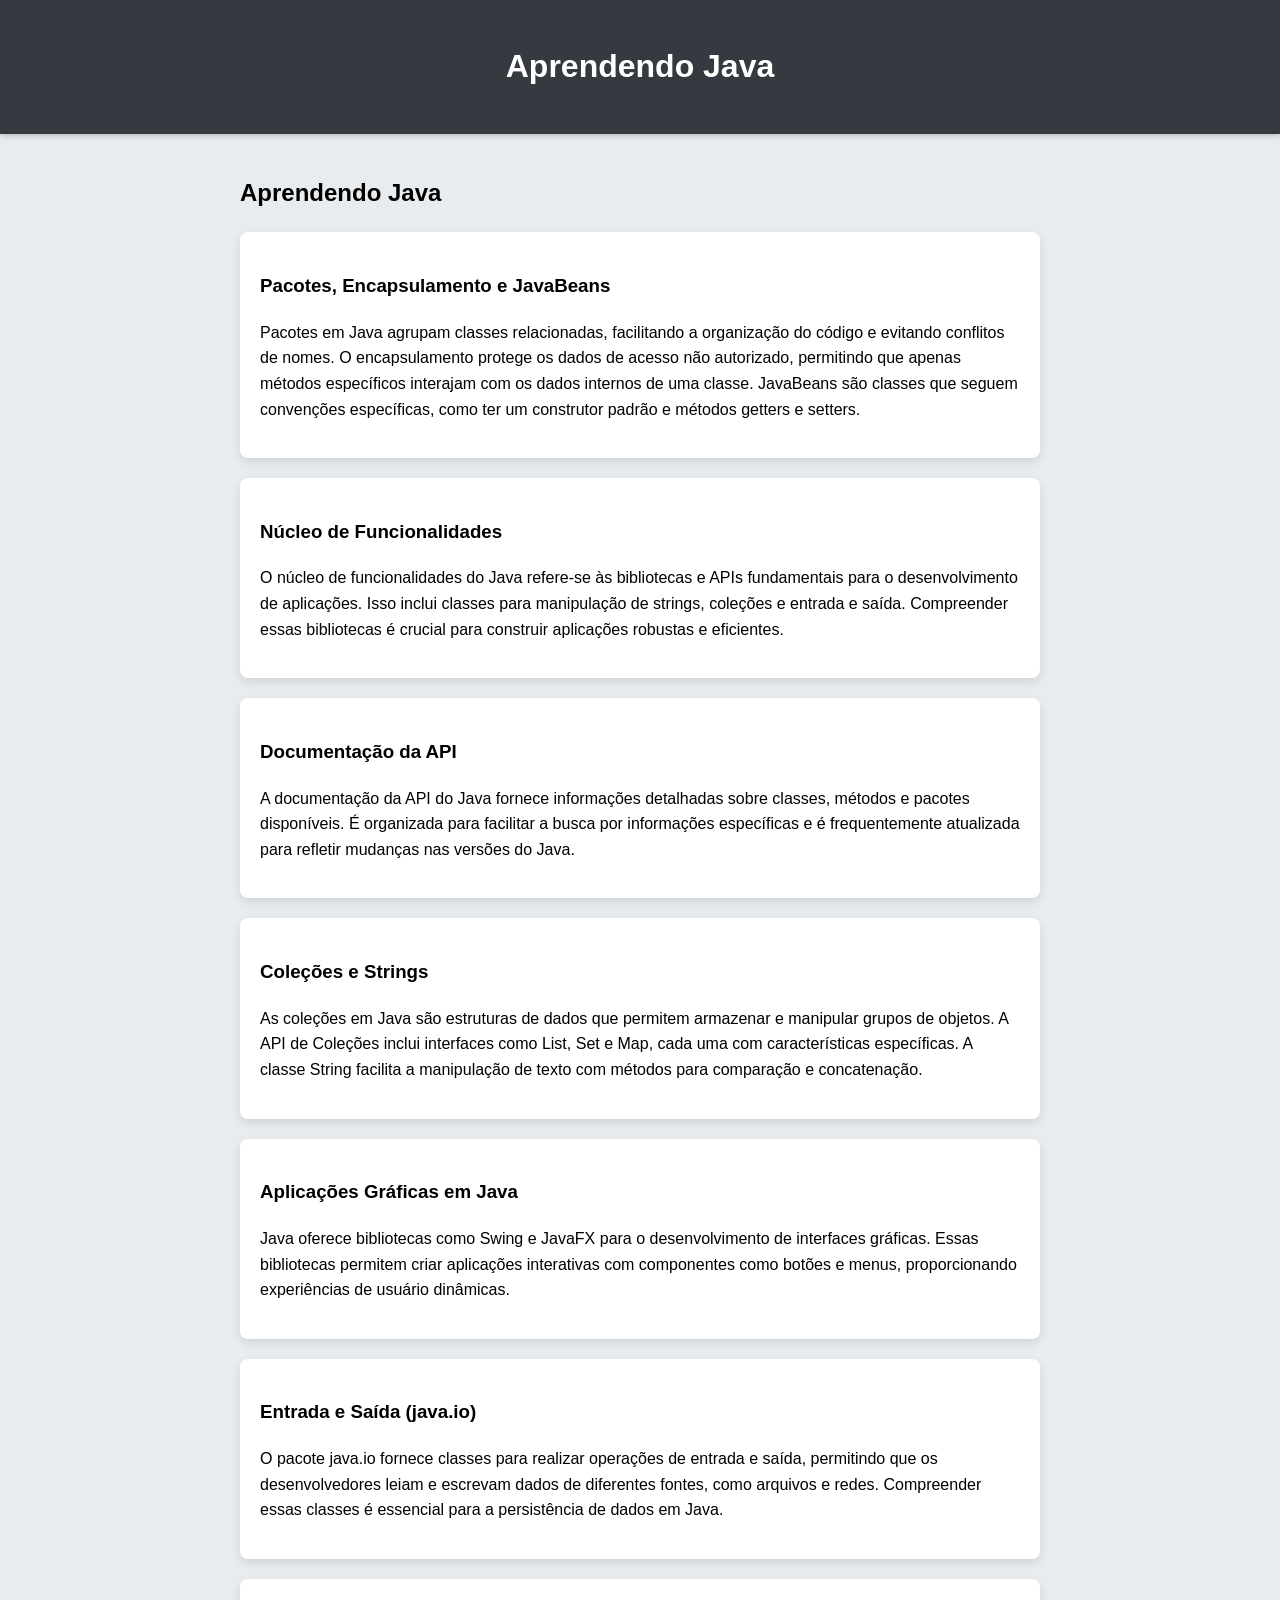
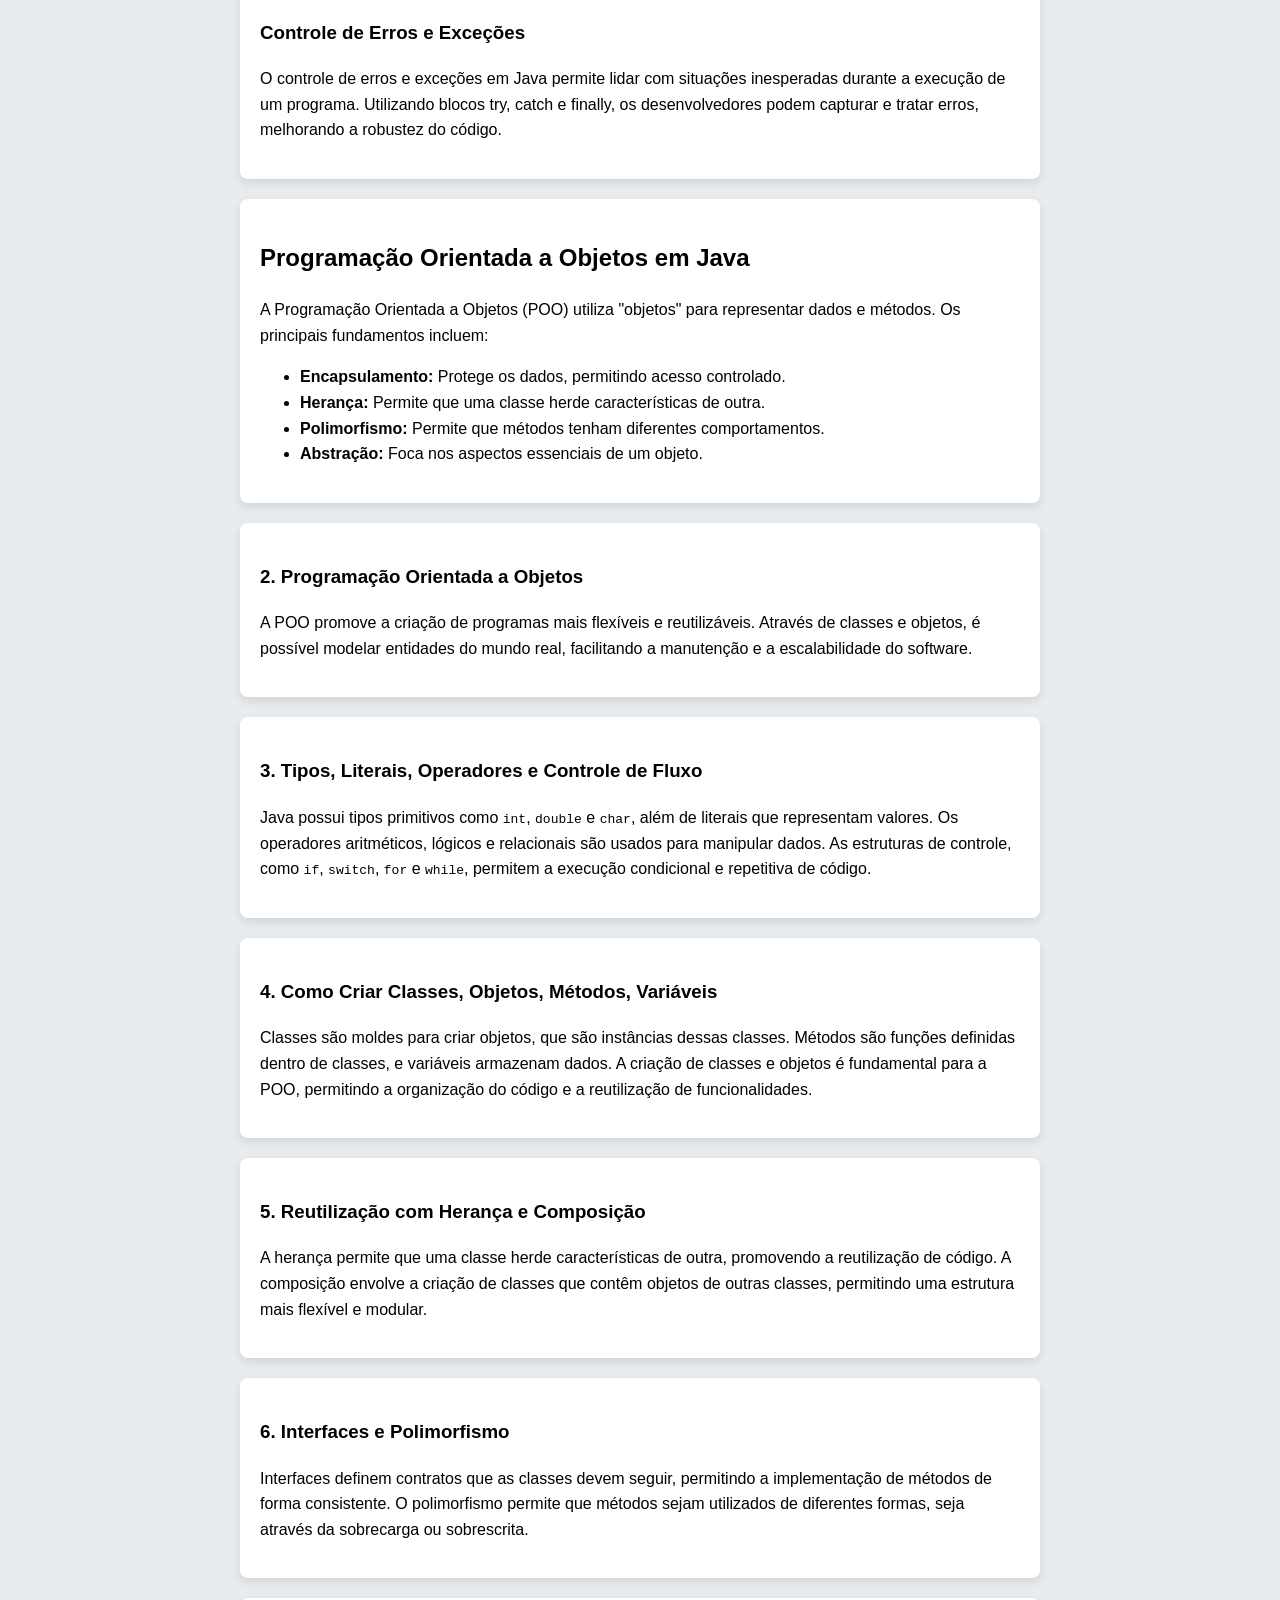
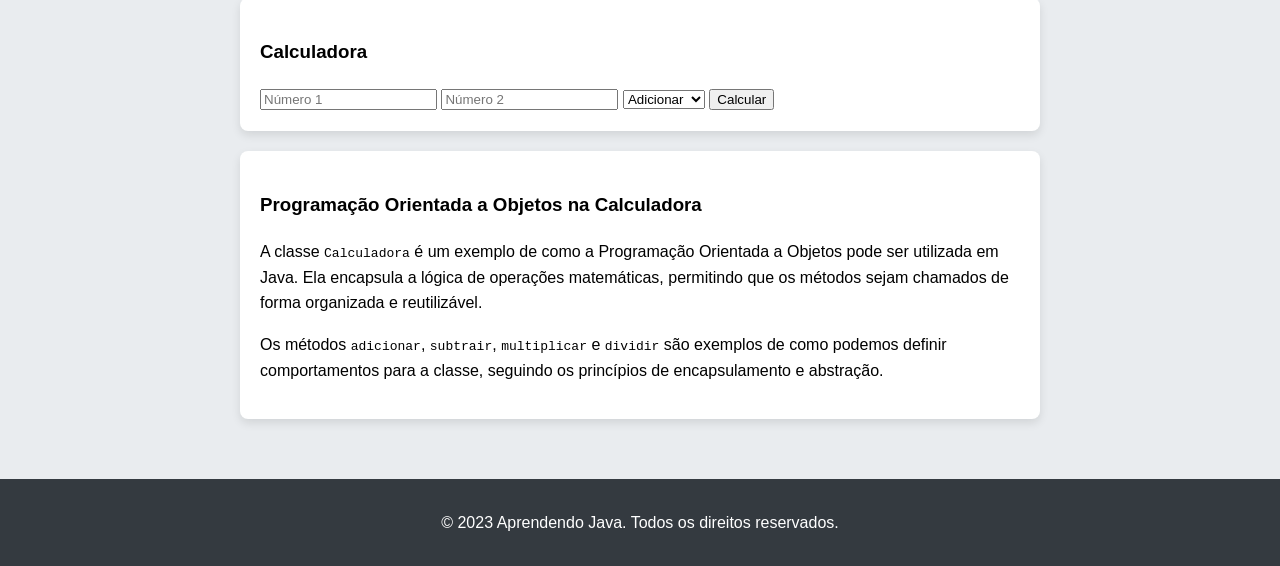
==== index2.html @ 4590edac "adicao de uma calculadora feta em java" ====
<!DOCTYPE html>
<html lang="pt-BR">
<head>
    <meta charset="UTF-8">
    <meta name="viewport" content="width=device-width, initial-scale=1.0">
    <title>Aprendendo Java e Programação Orientada a Objetos</title>
    <link rel="stylesheet" href="styles2.css"> <!-- Link para o arquivo CSS atualizado -->
</head>
<body>
    <header>
        <h1>Aprendendo Java</h1>
        <nav>

               
        </nav>
    </header>

    <main>
        <div class="container">
            <h2 class="titulo-principal">Aprendendo Java</h2>
            <div class="conteudo-topicos">
                <section id="pacotes">
                    <h3>Pacotes, Encapsulamento e JavaBeans</h3>
                    <p>Pacotes em Java agrupam classes relacionadas, facilitando a organização do código e evitando conflitos de nomes. O encapsulamento protege os dados de acesso não autorizado, permitindo que apenas métodos específicos interajam com os dados internos de uma classe. JavaBeans são classes que seguem convenções específicas, como ter um construtor padrão e métodos getters e setters.</p>
                </section>

                <section id="nucleo">
                    <h3>Núcleo de Funcionalidades</h3>
                    <p>O núcleo de funcionalidades do Java refere-se às bibliotecas e APIs fundamentais para o desenvolvimento de aplicações. Isso inclui classes para manipulação de strings, coleções e entrada e saída. Compreender essas bibliotecas é crucial para construir aplicações robustas e eficientes.</p>
                </section>

                <section id="documentacao">
                    <h3>Documentação da API</h3>
                    <p>A documentação da API do Java fornece informações detalhadas sobre classes, métodos e pacotes disponíveis. É organizada para facilitar a busca por informações específicas e é frequentemente atualizada para refletir mudanças nas versões do Java.</p>
                </section>

                <section id="colecoes">
                    <h3>Coleções e Strings</h3>
                    <p>As coleções em Java são estruturas de dados que permitem armazenar e manipular grupos de objetos. A API de Coleções inclui interfaces como List, Set e Map, cada uma com características específicas. A classe String facilita a manipulação de texto com métodos para comparação e concatenação.</p>
                </section>

                <section id="aplicacoes">
                    <h3>Aplicações Gráficas em Java</h3>
                    <p>Java oferece bibliotecas como Swing e JavaFX para o desenvolvimento de interfaces gráficas. Essas bibliotecas permitem criar aplicações interativas com componentes como botões e menus, proporcionando experiências de usuário dinâmicas.</p>
                </section>

                <section id="entrada">
                    <h3>Entrada e Saída (java.io)</h3>
                    <p>O pacote java.io fornece classes para realizar operações de entrada e saída, permitindo que os desenvolvedores leiam e escrevam dados de diferentes fontes, como arquivos e redes. Compreender essas classes é essencial para a persistência de dados em Java.</p>
                </section>

                <section id="controle">
                    <h3>Controle de Erros e Exceções</h3>
                    <p>O controle de erros e exceções em Java permite lidar com situações inesperadas durante a execução de um programa. Utilizando blocos try, catch e finally, os desenvolvedores podem capturar e tratar erros, melhorando a robustez do código.</p>
                </section>

                <section id="poo">
                    <h2>Programação Orientada a Objetos em Java</h2>
                    <p>A Programação Orientada a Objetos (POO) utiliza "objetos" para representar dados e métodos. Os principais fundamentos incluem:</p>
                    <ul>
                        <li><strong>Encapsulamento:</strong> Protege os dados, permitindo acesso controlado.</li>
                        <li><strong>Herança:</strong> Permite que uma classe herde características de outra.</li>
                        <li><strong>Polimorfismo:</strong> Permite que métodos tenham diferentes comportamentos.</li>
                        <li><strong>Abstração:</strong> Foca nos aspectos essenciais de um objeto.</li>
                    </ul>
                </section>

                <section id="programacao-orientada-a-objetos">
                    <h3>2. Programação Orientada a Objetos</h3>
                    <p>A POO promove a criação de programas mais flexíveis e reutilizáveis. Através de classes e objetos, é possível modelar entidades do mundo real, facilitando a manutenção e a escalabilidade do software.</p>
                </section>

                <section id="tipos-literais-operadores-controle-fluxo">
                    <h3>3. Tipos, Literais, Operadores e Controle de Fluxo</h3>
                    <p>Java possui tipos primitivos como <code>int</code>, <code>double</code> e <code>char</code>, além de literais que representam valores. Os operadores aritméticos, lógicos e relacionais são usados para manipular dados. As estruturas de controle, como <code>if</code>, <code>switch</code>, <code>for</code> e <code>while</code>, permitem a execução condicional e repetitiva de código.</p>
                </section>

                <section id="como-criar-classes">
                    <h3>4. Como Criar Classes, Objetos, Métodos, Variáveis</h3>
                    <p>Classes são moldes para criar objetos, que são instâncias dessas classes. Métodos são funções definidas dentro de classes, e variáveis armazenam dados. A criação de classes e objetos é fundamental para a POO, permitindo a organização do código e a reutilização de funcionalidades.</p>
                </section>

                <section id="reutilizacao-heranca-composicao">
                    <h3>5. Reutilização com Herança e Composição</h3>
                    <p>A herança permite que uma classe herde características de outra, promovendo a reutilização de código. A composição envolve a criação de classes que contêm objetos de outras classes, permitindo uma estrutura mais flexível e modular.</p>
                </section>

                <section id="interfaces-polimorfismo">
                    <h3>6. Interfaces e Polimorfismo</h3>
                    <p>Interfaces definem contratos que as classes devem seguir, permitindo a implementação de métodos de forma consistente. O polimorfismo permite que métodos sejam utilizados de diferentes formas, seja através da sobrecarga ou sobrescrita.</p>
                </section>

                <section id="calculadora">
                    <h3>Calculadora</h3>
                    <form id="form-calculadora">
                        <input type="number" id="numero1" placeholder="Número 1" required>
                        <input type="number" id="numero2" placeholder="Número 2" required>
                        <select id="operacao">
                            <option value="adicionar">Adicionar</option>
                            <option value="subtrair">Subtrair</option>
                            <option value="multiplicar">Multiplicar</option>
                            <option value="dividir">Dividir</option>
                        </select>
                        <button type="submit">Calcular</button>
                    </form>
                    <div id="resultado"></div>
                </section>

                <section id="poo-calculadora">
                    <h3>Programação Orientada a Objetos na Calculadora</h3>
                    <p>A classe <code>Calculadora</code> é um exemplo de como a Programação Orientada a Objetos pode ser utilizada em Java. Ela encapsula a lógica de operações matemáticas, permitindo que os métodos sejam chamados de forma organizada e reutilizável.</p>
                    <p>Os métodos <code>adicionar</code>, <code>subtrair</code>, <code>multiplicar</code> e <code>dividir</code> são exemplos de como podemos definir comportamentos para a classe, seguindo os princípios de encapsulamento e abstração.</p>
                </section>
            </div>
        </div>
    </main>

    <footer>
        <p>&copy; 2023 Aprendendo Java. Todos os direitos reservados.</p>
    </footer>

    <script>
        // Simulando a classe Calculadora no frontend
        class Calculadora {
            adicionar(a, b) {
                return a + b;
            }

            subtrair(a, b) {
                return a - b;
            }

            multiplicar(a, b) {
                return a * b;
            }

            dividir(a, b) {
                if (b === 0) {
                    throw new Error("Divisão por zero não é permitida.");
                }
                return a / b;
            }
        }

        document.getElementById('form-calculadora').addEventListener('submit', function(event) {
            event.preventDefault();
            
            const numero1 = parseFloat(document.getElementById('numero1').value);
            const numero2 = parseFloat(document.getElementById('numero2').value);
            const operacao = document.getElementById('operacao').value;
            let resultado;

            const calculadora = new Calculadora(); // Instanciando a classe Calculadora

            // Executando a operação selecionada
            switch (operacao) {
                case 'adicionar':
                    resultado = calculadora.adicionar(numero1, numero2);
                    break;
                case 'subtrair':
                    resultado = calculadora.subtrair(numero1, numero2);
                    break;
                case 'multiplicar':
                    resultado = calculadora.multiplicar(numero1, numero2);
                    break;
                case 'dividir':
                    try {
                        resultado = calculadora.dividir(numero1, numero2);
                    } catch (error) {
                        resultado = error.message; // Capturando erro de divisão por zero
                    }
                    break;
            }

            document.getElementById('resultado').innerText = 'Resultado: ' + resultado;
        });
    </script>
</body>
</html>
---- styles2.css ----
/* Estilo geral do corpo */
body {
    font-family: 'Segoe UI', Tahoma, Geneva, Verdana, sans-serif;
    line-height: 1.6;
    margin: 0;
    padding: 0;
    background-color: #e9ecef;
}

/* Estilo do cabeçalho */
header {
    background: #343a40;
    color: #ffffff;
    padding: 20px 0;
    text-align: center;
    box-shadow: 0 2px 5px rgba(0, 0, 0, 0.2);
}

/* Estilo da navegação */
nav ul {
    list-style: none;
    padding: 0;
    margin: 0;
    display: flex;
    flex-direction: column;
    align-items: flex-start;
}

nav ul li {
    display: inline;
    margin: 0 20px;
}

nav ul li a {
    color: #ffffff;
    text-decoration: none;
    font-weight: bold;
    transition: color 0.3s;
}

nav ul li a:hover {
    color: #ffc107; /* Cor de destaque ao passar o mouse */
}

/* Estilo das seções */
main {
    padding: 20px;
    max-width: 800px; /* Limita a largura do conteúdo */
    margin: auto; /* Centraliza o conteúdo */
}

section {
    background: #ffffff;
    margin: 20px 0;
    padding: 20px;
    border-radius: 8px;
    box-shadow: 0 4px 10px rgba(0, 0, 0, 0.1);
    transition: transform 0.3s; /* Efeito de transição */
}

section:hover {
    transform: translateY(-5px); /* Efeito de elevação ao passar o mouse */
}

/* Estilo do rodapé */
footer {
    text-align: center;
    padding: 15px 0;
    background: #343a40;
    color: #ffffff;
    position: relative;
    bottom: 0;
    width: 100%;
    margin-top: 20px; /* Espaço acima do rodapé */
}

/* Estilo para dispositivos móveis */
@media (max-width: 600px) {
    nav ul li {
        display: block; /* Exibe os itens da navegação em coluna */
        margin: 10px 0;
    }
}

/* Estilo para os itens de navegação */
.nav-item {
    display: inline-block;
    padding: 10px 15px;
    margin: 1px;
    background-color: #ffffff;
    border-radius: 5px;
    transition: background-color 0.3s;
    box-shadow: 0 2px 5px rgba(0, 0, 0, 0.1);
}

.nav-item a {
    color: #000000;
    text-decoration: none;
}

.nav-item:hover {
    background-color: #f8f9fa;
}
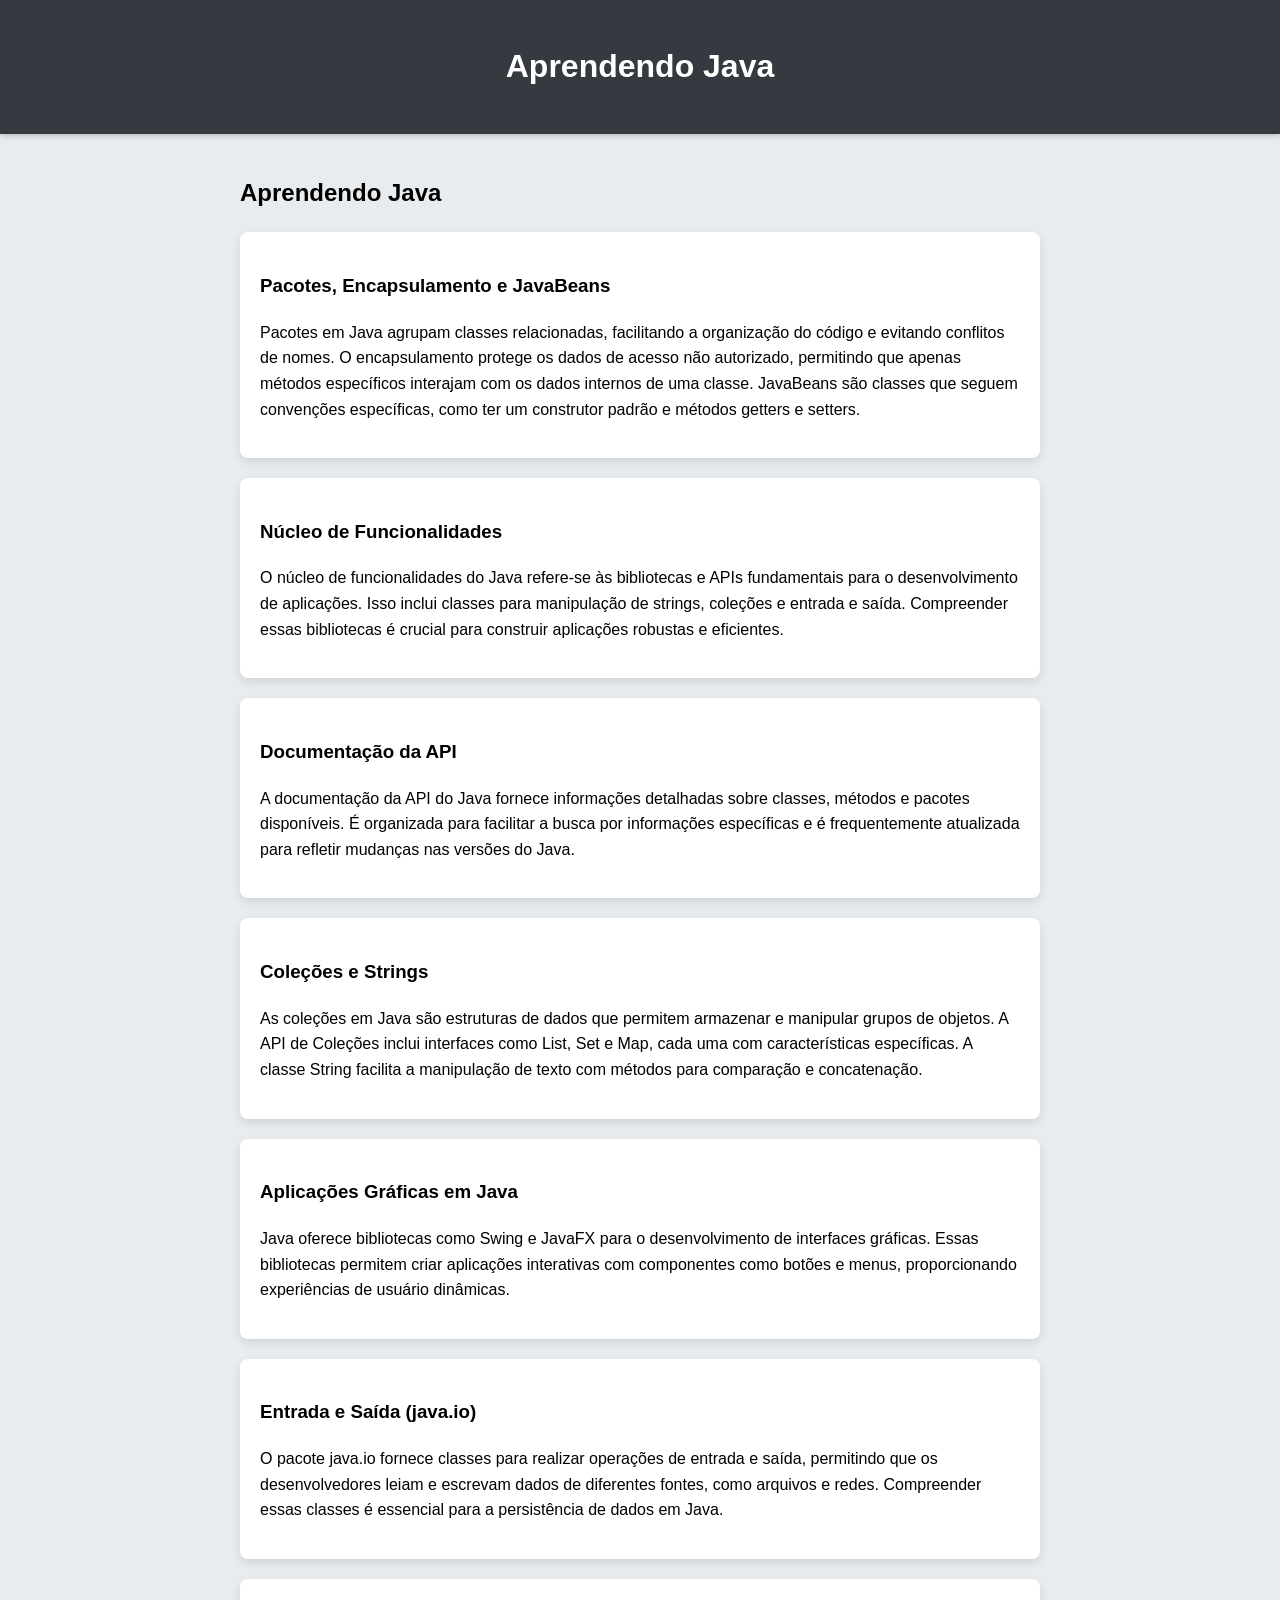
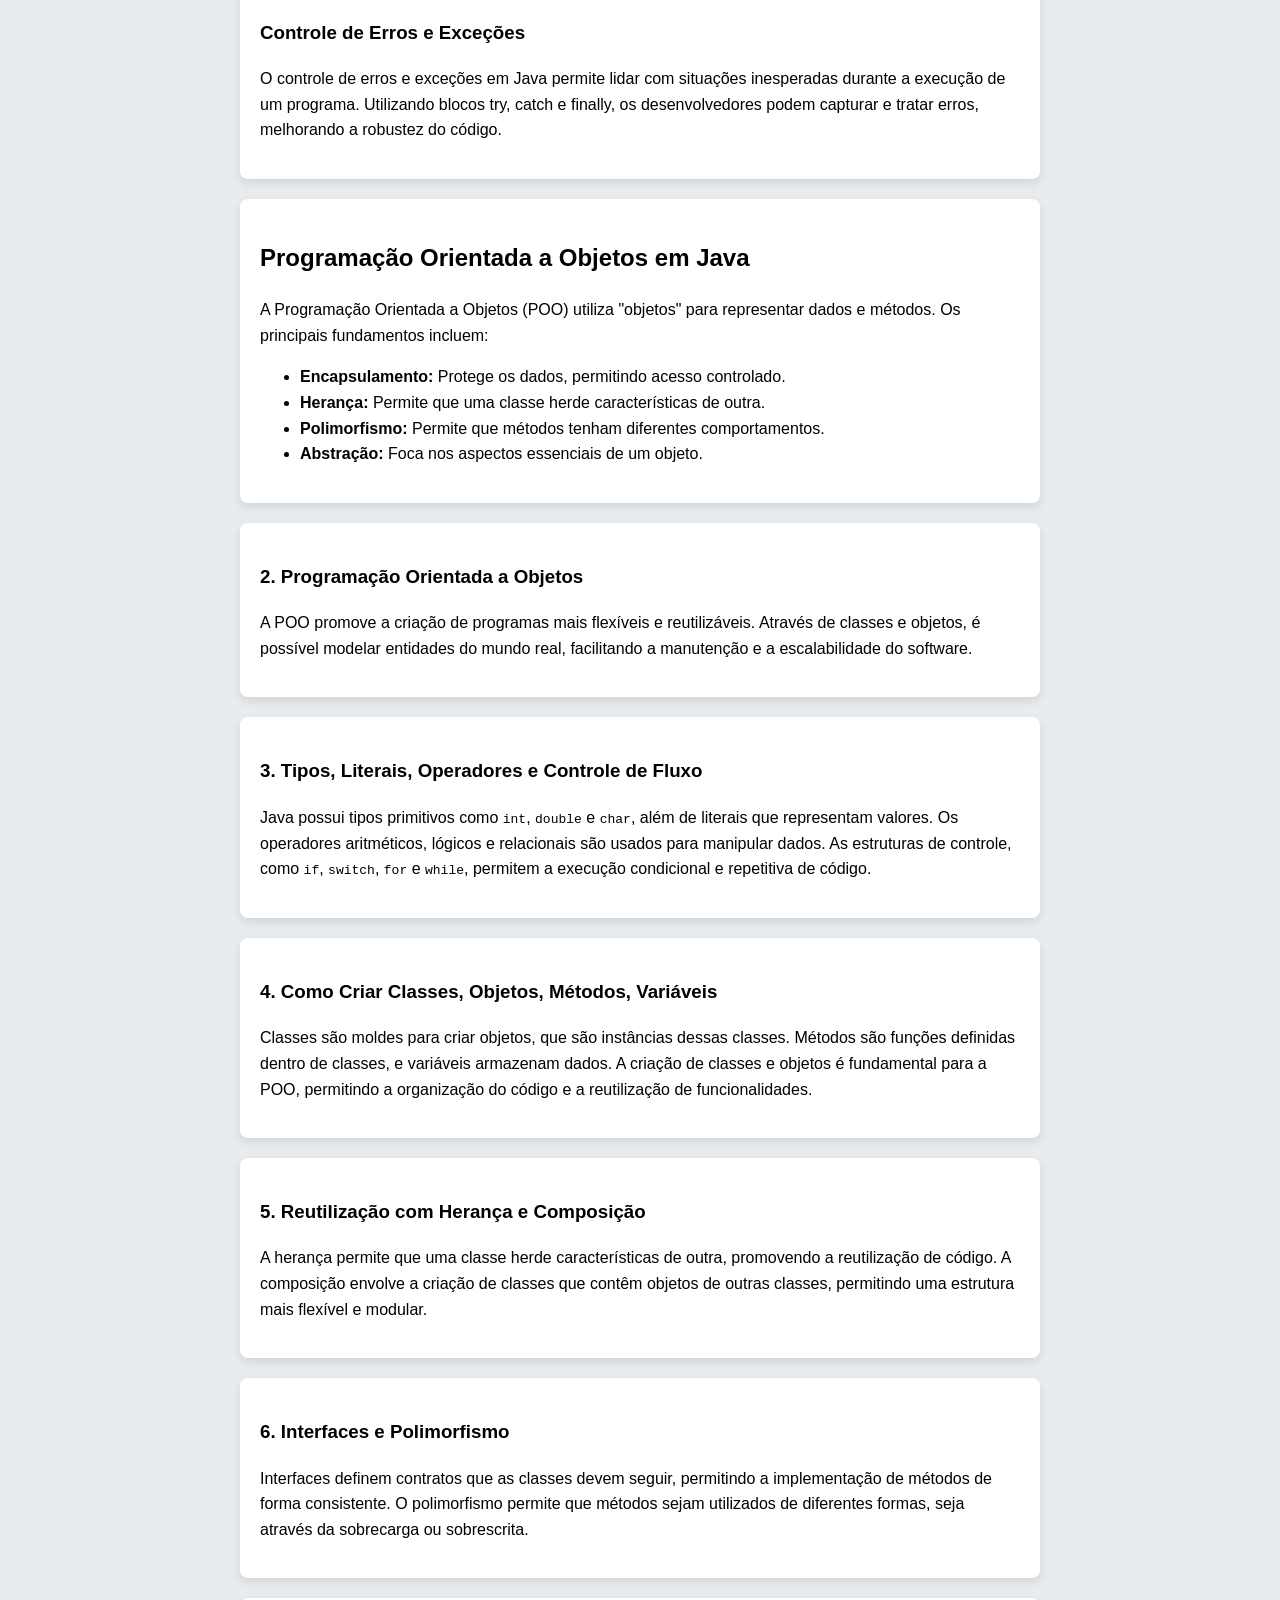
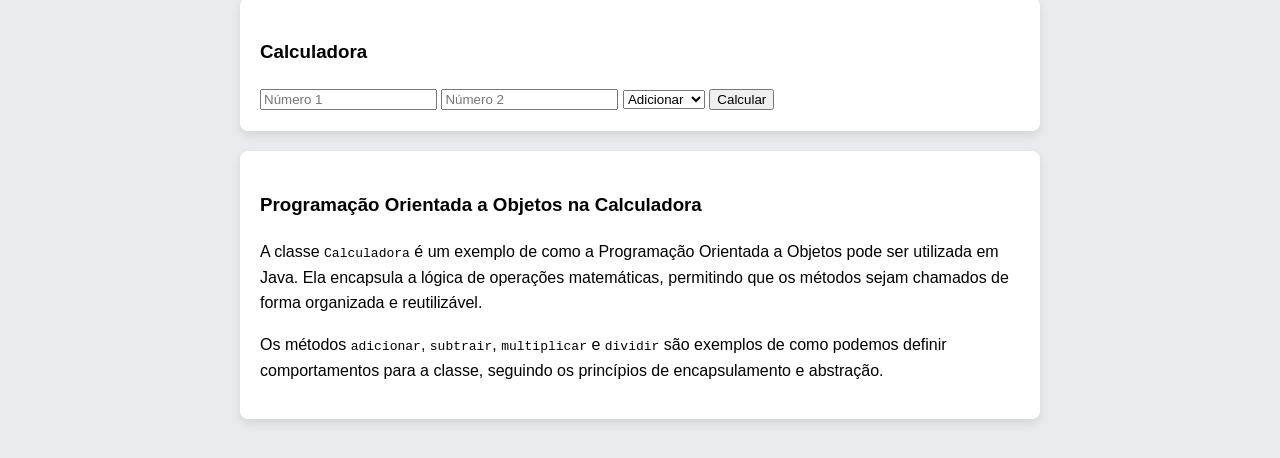
==== commit 35642eb2: "organizaçãpo do codigo" ====
--- a/index2.html
+++ b/index2.html
@@ -115,65 +115,7 @@
         </div>
     </main>
 
-    <footer>
-        <p>&copy; 2023 Aprendendo Java. Todos os direitos reservados.</p>
-    </footer>
 
-    <script>
-        // Simulando a classe Calculadora no frontend
-        class Calculadora {
-            adicionar(a, b) {
-                return a + b;
-            }
-
-            subtrair(a, b) {
-                return a - b;
-            }
-
-            multiplicar(a, b) {
-                return a * b;
-            }
-
-            dividir(a, b) {
-                if (b === 0) {
-                    throw new Error("Divisão por zero não é permitida.");
-                }
-                return a / b;
-            }
-        }
-
-        document.getElementById('form-calculadora').addEventListener('submit', function(event) {
-            event.preventDefault();
-            
-            const numero1 = parseFloat(document.getElementById('numero1').value);
-            const numero2 = parseFloat(document.getElementById('numero2').value);
-            const operacao = document.getElementById('operacao').value;
-            let resultado;
-
-            const calculadora = new Calculadora(); // Instanciando a classe Calculadora
-
-            // Executando a operação selecionada
-            switch (operacao) {
-                case 'adicionar':
-                    resultado = calculadora.adicionar(numero1, numero2);
-                    break;
-                case 'subtrair':
-                    resultado = calculadora.subtrair(numero1, numero2);
-                    break;
-                case 'multiplicar':
-                    resultado = calculadora.multiplicar(numero1, numero2);
-                    break;
-                case 'dividir':
-                    try {
-                        resultado = calculadora.dividir(numero1, numero2);
-                    } catch (error) {
-                        resultado = error.message; // Capturando erro de divisão por zero
-                    }
-                    break;
-            }
-
-            document.getElementById('resultado').innerText = 'Resultado: ' + resultado;
-        });
-    </script>
+    <script src="script.js"></script>
 </body>
 </html>
